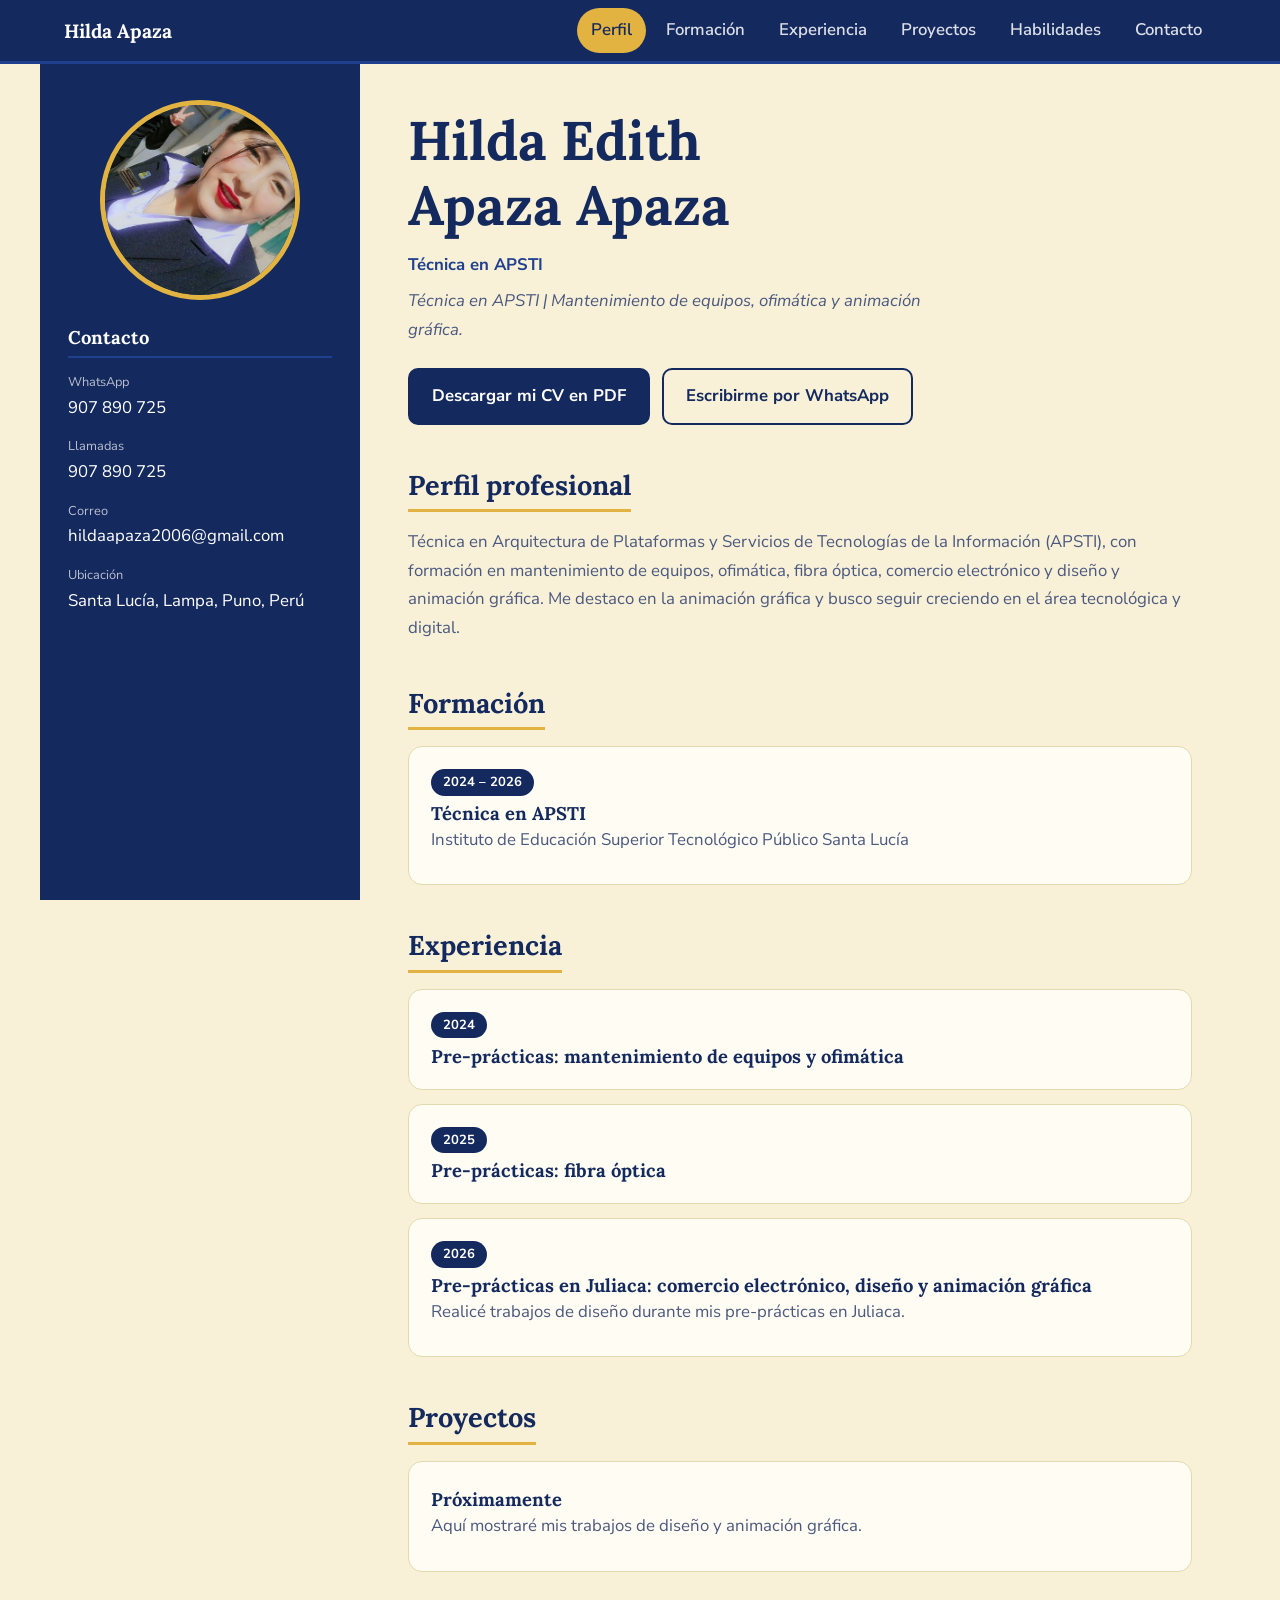
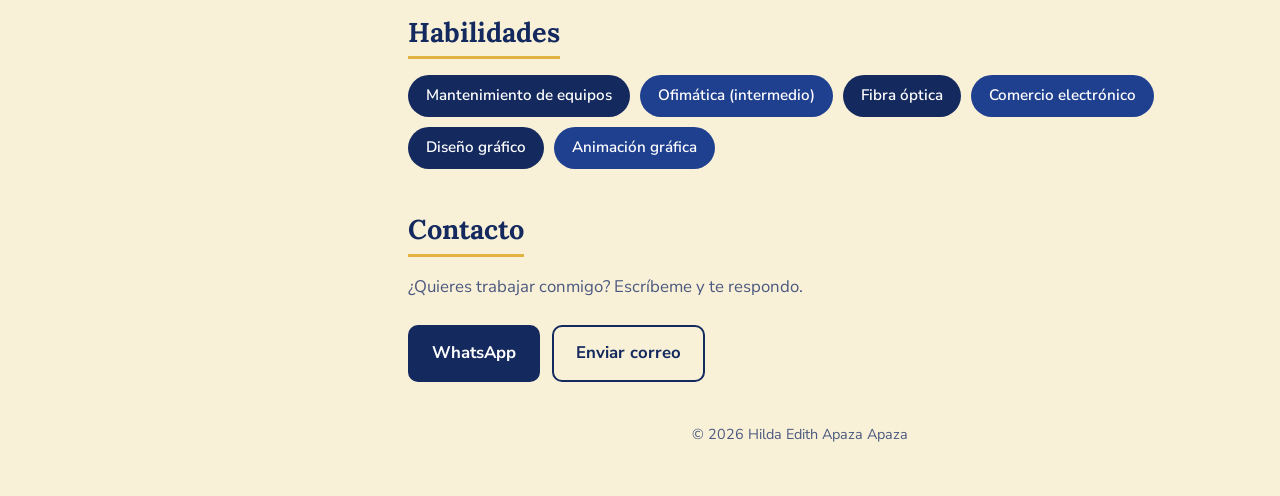
==== index (1).html @ b6558896 "Add files via upload" ====
<!DOCTYPE html>
<html lang="es">
<head>
<meta charset="utf-8">
<meta name="viewport" content="width=device-width, initial-scale=1">
<title>Hilda Edith Apaza Apaza – CV</title>
<meta name="description" content="Currículum de Hilda Edith Apaza Apaza, técnica en APSTI: mantenimiento de equipos, fibra óptica, comercio electrónico y animación gráfica.">
<link rel="preconnect" href="https://fonts.googleapis.com">
<link rel="preconnect" href="https://fonts.gstatic.com" crossorigin>
<link href="https://fonts.googleapis.com/css2?family=Lora:wght@500;700&family=Nunito+Sans:wght@400;600;700&display=swap" rel="stylesheet">
<style>
/* ===== Colores: cambia aquí para personalizar toda la página ===== */
:root{
  --navy:#14295E;
  --navy2:#1F3F8F;
  --cream:#F8F1D8;
  --card:#FFFDF3;
  --ink:#14295E;
  --muted:#4B587F;
  --line:#E3D9AE;
  --gold:#E3B341;
  --nav-h:64px;
}
*,*::before,*::after{box-sizing:border-box}
html{scroll-behavior:smooth;scroll-padding-top:calc(var(--nav-h) + 16px)}
body{margin:0;background:var(--cream);color:var(--ink);font:400 1.05rem/1.7 "Nunito Sans",system-ui,sans-serif}
h1,h2,h3{font-family:Lora,Georgia,serif;margin:0;line-height:1.2}
a{color:inherit}
:focus-visible{outline:3px solid var(--gold);outline-offset:3px}

/* ===== Menú superior ===== */
.nav{position:sticky;top:0;z-index:10;height:var(--nav-h);background:var(--navy);color:#fff;border-bottom:3px solid var(--navy2)}
.nav .in{max-width:1200px;height:100%;margin:0 auto;padding:0 24px;display:flex;align-items:center;justify-content:space-between;gap:20px}
.marca{font:700 1.2rem Lora,serif;text-decoration:none;white-space:nowrap}
.nav ul{list-style:none;margin:0;padding:0;display:flex;gap:6px;overflow-x:auto}
.nav li a{display:block;text-decoration:none;padding:8px 14px;border-radius:999px;font-weight:600;white-space:nowrap;opacity:.85}
.nav li a:hover{opacity:1;background:rgba(255,255,255,.1)}
.nav li a.activo{opacity:1;background:var(--gold);color:var(--navy)}

/* ===== Estructura ===== */
.page{max-width:1200px;margin:0 auto;display:grid;grid-template-columns:320px 1fr}
.side{
  background:var(--navy);color:#fff;padding:36px 28px;
  position:sticky;top:var(--nav-h);height:calc(100vh - var(--nav-h));overflow-y:auto;
}
.avatar{position:relative;display:grid;place-items:center;width:200px;height:200px;margin:0 auto 26px;border-radius:50%;overflow:hidden;border:5px solid var(--gold);background:var(--navy2);font:700 3.6rem Lora,serif;color:var(--gold)}
.avatar img{position:absolute;inset:0;width:100%;height:100%;object-fit:cover}
.side h2{font-size:1.15rem;padding-bottom:8px;margin-bottom:14px;border-bottom:2px solid var(--navy2)}
.side dl{margin:0;display:grid;gap:14px}
.side dt{font-size:.8rem;opacity:.7}
.side dd{margin:0;overflow-wrap:anywhere}
.side a{text-decoration:none}
.side a:hover{text-decoration:underline}

.main{padding:44px 48px 20px}

/* ===== Portada ===== */
.hero h1{font-size:clamp(2.2rem,5vw,3.4rem);color:var(--navy)}
.rol{margin:12px 0 0;font-weight:700;color:var(--navy2)}
.lema{margin:8px 0 0;font-style:italic;color:var(--muted);max-width:52ch}
.botones{display:flex;flex-wrap:wrap;gap:12px;margin-top:24px}
.btn{display:inline-block;text-decoration:none;font-weight:700;padding:12px 22px;border-radius:10px;border:2px solid var(--navy)}
.btn.lleno{background:var(--navy);color:#fff}
.btn.vacio{background:transparent;color:var(--navy)}
.btn:hover{background:var(--navy2);border-color:var(--navy2);color:#fff}

/* ===== Secciones ===== */
section.bloque{margin-top:44px}
.bloque h2{font-size:1.7rem;margin-bottom:16px;padding-bottom:8px;border-bottom:3px solid var(--gold);display:inline-block}
.bloque p{margin:0 0 10px;color:var(--muted)}
.tarjeta{background:var(--card);border:1px solid var(--line);border-radius:14px;padding:20px 22px;margin-bottom:14px}
.tarjeta h3{font-size:1.15rem;margin:6px 0 2px}
.fecha{display:inline-block;background:var(--navy);color:#fff;font-weight:700;font-size:.82rem;padding:2px 12px;border-radius:999px}
.chips{list-style:none;margin:0;padding:0;display:flex;flex-wrap:wrap;gap:10px}
.chips li{background:var(--navy);color:#fff;padding:8px 18px;border-radius:999px;font-weight:600;font-size:.95rem}
.chips li:nth-child(even){background:var(--navy2)}
footer{text-align:center;color:var(--muted);font-size:.9rem;padding:40px 0 30px}

/* ===== Celular ===== */
@media (max-width:860px){
  .page{grid-template-columns:1fr}
  .side{position:static;height:auto}
  .main{padding:30px 20px 10px}
  .nav .in{padding:0 12px}
  .marca{display:none}
}
@media (prefers-reduced-motion:reduce){html{scroll-behavior:auto}}
@media print{.nav,.botones{display:none}.side{position:static;height:auto}}
</style>
</head>
<body>

<nav class="nav" aria-label="Menú principal"><div class="in">
  <a class="marca" href="#perfil">Hilda Apaza</a>
  <ul id="menu">
    <li><a href="#perfil">Perfil</a></li>
    <li><a href="#formacion">Formación</a></li>
    <li><a href="#experiencia">Experiencia</a></li>
    <li><a href="#proyectos">Proyectos</a></li>
    <li><a href="#habilidades">Habilidades</a></li>
    <li><a href="#contacto">Contacto</a></li>
  </ul>
</div></nav>

<div class="page">

  <aside class="side">
    <div class="avatar">HA<img src="foto.jpg" alt="Foto de Hilda Edith Apaza Apaza" onerror="this.remove()"></div>
    <h2>Contacto</h2>
    <dl>
      <div><dt>WhatsApp</dt><dd><a href="https://wa.me/51907890725" target="_blank" rel="noopener">907 890 725</a></dd></div>
      <div><dt>Llamadas</dt><dd><a href="tel:+51907890725">907 890 725</a></dd></div>
      <div><dt>Correo</dt><dd><a href="mailto:hildaapaza2006@gmail.com">hildaapaza2006@gmail.com</a></dd></div>
      <div><dt>Ubicación</dt><dd>Santa Lucía, Lampa, Puno, Perú</dd></div>
    </dl>
  </aside>

  <main class="main">

    <header class="hero" id="perfil">
      <h1>Hilda Edith<br>Apaza Apaza</h1>
      <p class="rol">Técnica en APSTI</p>
      <p class="lema">Técnica en APSTI | Mantenimiento de equipos, ofimática y animación gráfica.</p>
      <div class="botones">
        <a class="btn lleno" href="cv-hilda.pdf" download>Descargar mi CV en PDF</a>
        <a class="btn vacio" href="https://wa.me/51907890725" target="_blank" rel="noopener">Escribirme por WhatsApp</a>
      </div>

      <section class="bloque">
        <h2>Perfil profesional</h2>
        <p>Técnica en Arquitectura de Plataformas y Servicios de Tecnologías de la Información (APSTI), con formación en mantenimiento de equipos, ofimática, fibra óptica, comercio electrónico y diseño y animación gráfica. Me destaco en la animación gráfica y busco seguir creciendo en el área tecnológica y digital.</p>
      </section>
    </header>

    <section class="bloque" id="formacion">
      <h2>Formación</h2>
      <div class="tarjeta">
        <span class="fecha">2024 – 2026</span>
        <h3>Técnica en APSTI</h3>
        <p>Instituto de Educación Superior Tecnológico Público Santa Lucía</p>
      </div>
    </section>

    <section class="bloque" id="experiencia">
      <h2>Experiencia</h2>
      <div class="tarjeta"><span class="fecha">2024</span><h3>Pre-prácticas: mantenimiento de equipos y ofimática</h3></div>
      <div class="tarjeta"><span class="fecha">2025</span><h3>Pre-prácticas: fibra óptica</h3></div>
      <div class="tarjeta"><span class="fecha">2026</span><h3>Pre-prácticas en Juliaca: comercio electrónico, diseño y animación gráfica</h3><p>Realicé trabajos de diseño durante mis pre-prácticas en Juliaca.</p></div>
    </section>

    <section class="bloque" id="proyectos">
      <h2>Proyectos</h2>
      <div class="tarjeta">
        <h3>Próximamente</h3>
        <p>Aquí mostraré mis trabajos de diseño y animación gráfica.</p>
      </div>
    </section>

    <section class="bloque" id="habilidades">
      <h2>Habilidades</h2>
      <ul class="chips">
        <li>Mantenimiento de equipos</li>
        <li>Ofimática (intermedio)</li>
        <li>Fibra óptica</li>
        <li>Comercio electrónico</li>
        <li>Diseño gráfico</li>
        <li>Animación gráfica</li>
      </ul>
    </section>

    <section class="bloque" id="contacto">
      <h2>Contacto</h2>
      <p>¿Quieres trabajar conmigo? Escríbeme y te respondo.</p>
      <div class="botones">
        <a class="btn lleno" href="https://wa.me/51907890725" target="_blank" rel="noopener">WhatsApp</a>
        <a class="btn vacio" href="mailto:hildaapaza2006@gmail.com">Enviar correo</a>
      </div>
    </section>

    <footer>© <span id="anio"></span> Hilda Edith Apaza Apaza</footer>
  </main>
</div>

<script>
document.getElementById("anio").textContent = new Date().getFullYear();

// Resalta en el menú la sección que estás viendo
var enlaces = document.querySelectorAll("#menu a");
var secciones = ["perfil","formacion","experiencia","proyectos","habilidades","contacto"]
  .map(function(id){ return document.getElementById(id); });
function marcar(){
  var y = window.scrollY + 120, actual = secciones[0].id;
  secciones.forEach(function(s){ if (s.offsetTop <= y) actual = s.id; });
  if (window.innerHeight + window.scrollY >= document.body.scrollHeight - 4) actual = "contacto";
  enlaces.forEach(function(a){ a.classList.toggle("activo", a.getAttribute("href") === "#" + actual); });
}
window.addEventListener("scroll", marcar, {passive:true});
marcar();
</script>
</body>
</html>
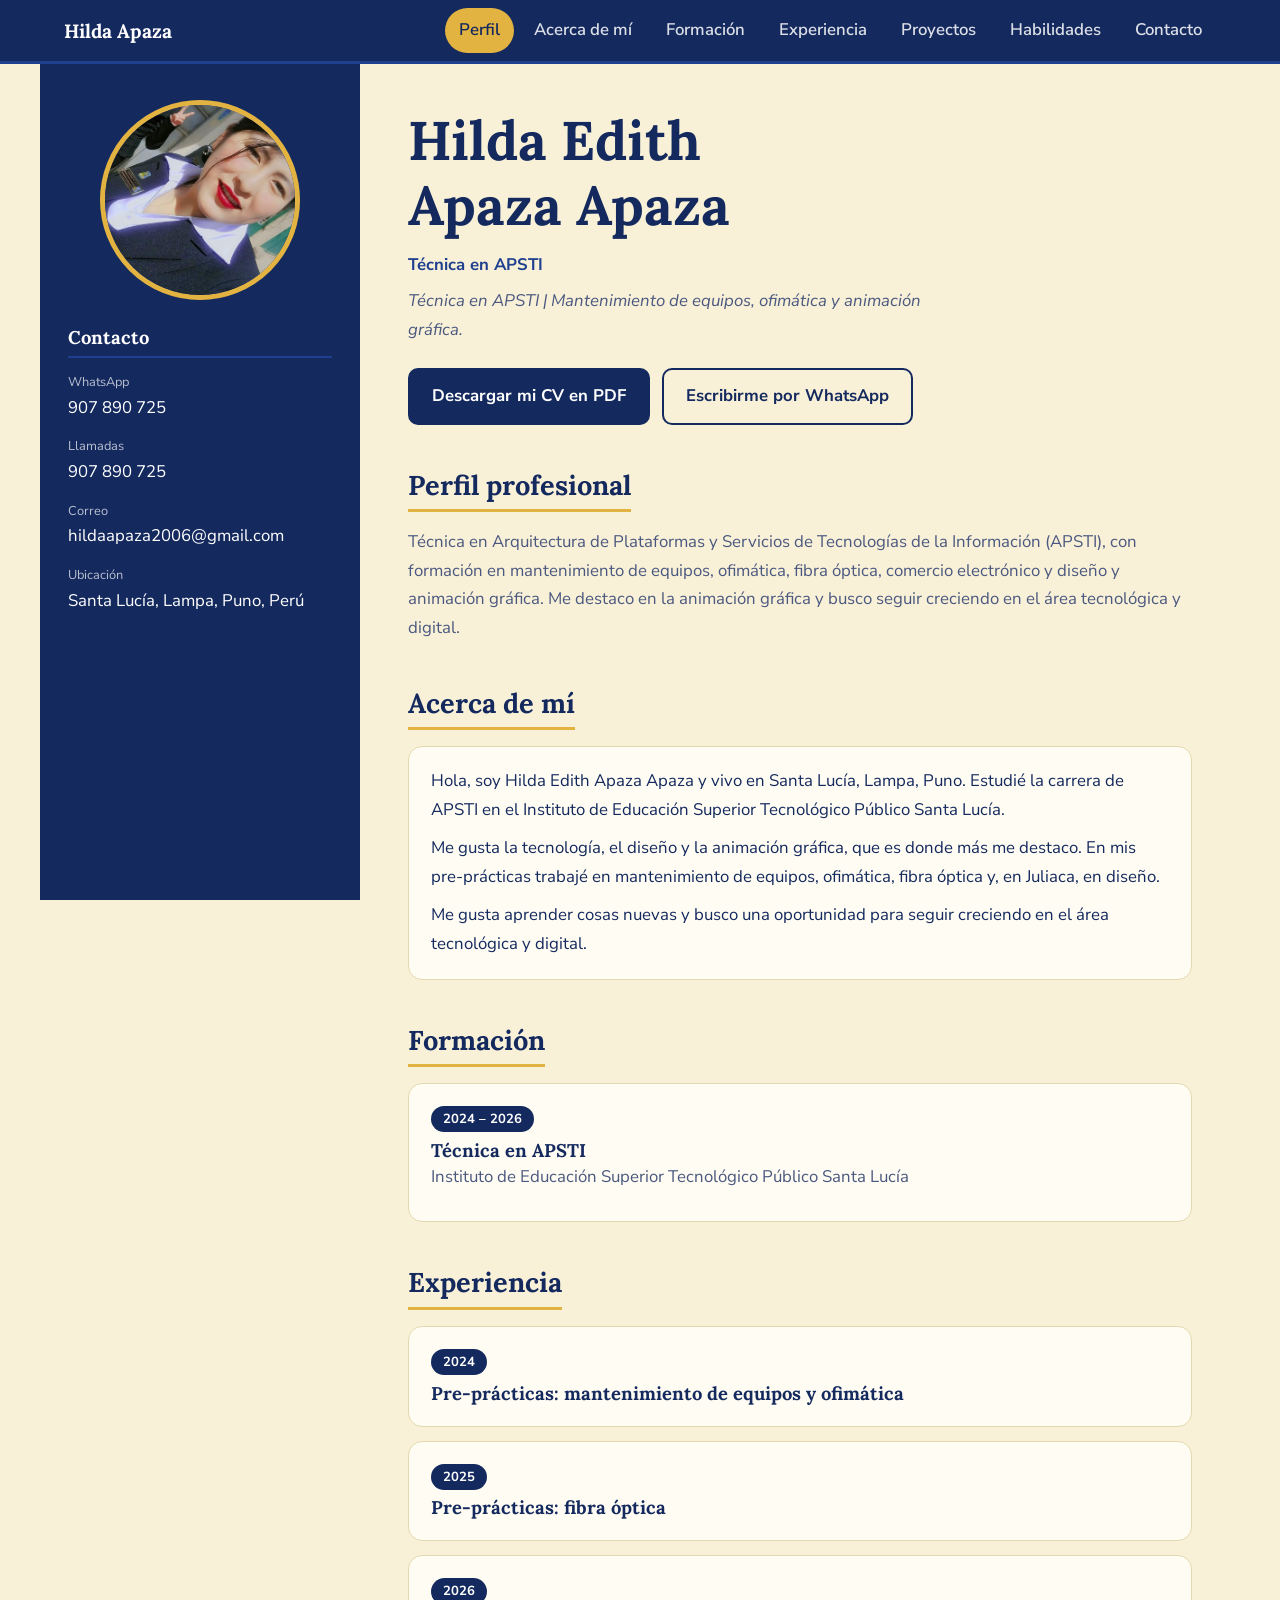
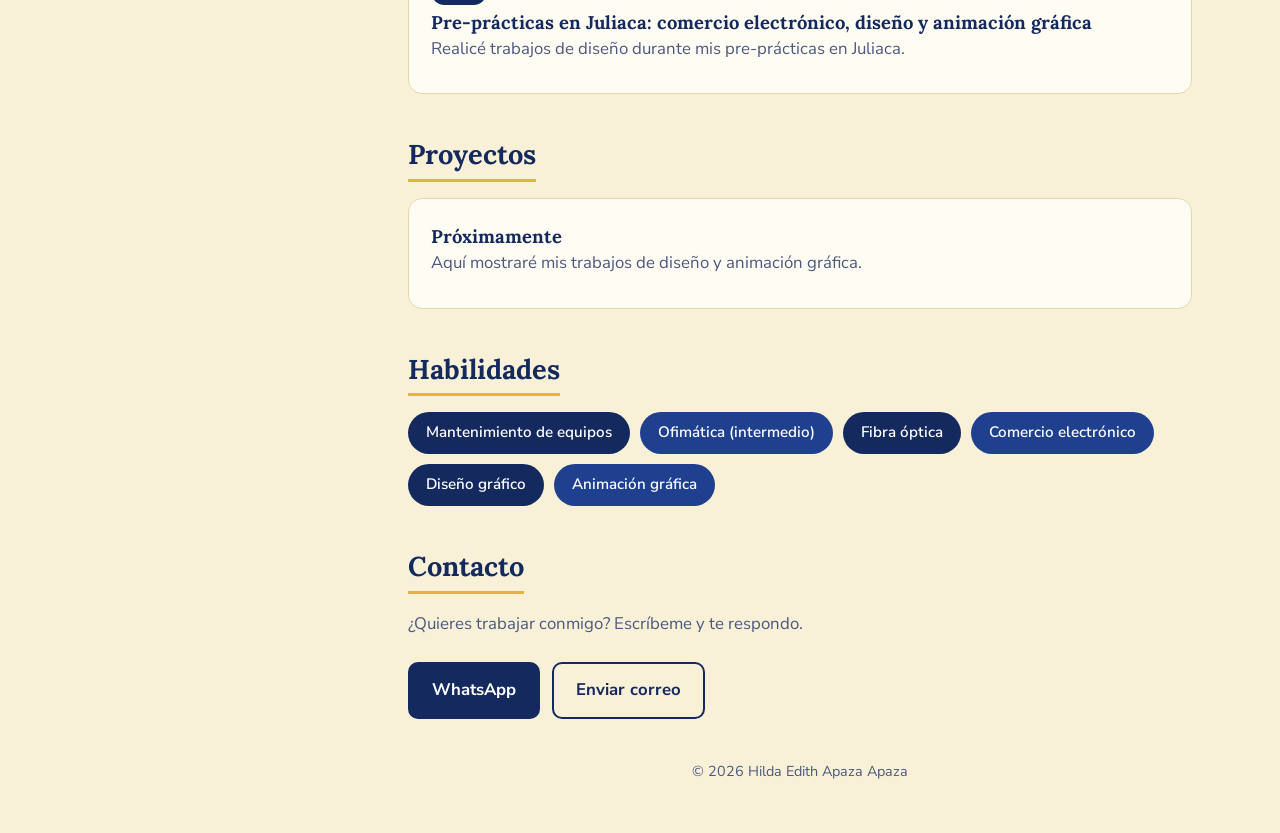
==== commit 37ecd89f: "Add files via upload" ====
--- a/index (1).html
+++ b/index (1).html
@@ -71,6 +71,8 @@
 .tarjeta{background:var(--card);border:1px solid var(--line);border-radius:14px;padding:20px 22px;margin-bottom:14px}
 .tarjeta h3{font-size:1.15rem;margin:6px 0 2px}
 .fecha{display:inline-block;background:var(--navy);color:#fff;font-weight:700;font-size:.82rem;padding:2px 12px;border-radius:999px}
+.acerca p{color:var(--ink)}
+.acerca p:last-child{margin-bottom:0}
 .chips{list-style:none;margin:0;padding:0;display:flex;flex-wrap:wrap;gap:10px}
 .chips li{background:var(--navy);color:#fff;padding:8px 18px;border-radius:999px;font-weight:600;font-size:.95rem}
 .chips li:nth-child(even){background:var(--navy2)}
@@ -94,6 +96,7 @@
   <a class="marca" href="#perfil">Hilda Apaza</a>
   <ul id="menu">
     <li><a href="#perfil">Perfil</a></li>
+    <li><a href="#acerca">Acerca de mí</a></li>
     <li><a href="#formacion">Formación</a></li>
     <li><a href="#experiencia">Experiencia</a></li>
     <li><a href="#proyectos">Proyectos</a></li>
@@ -132,6 +135,15 @@
       </section>
     </header>
 
+    <section class="bloque" id="acerca">
+      <h2>Acerca de mí</h2>
+      <div class="tarjeta acerca">
+        <p>Hola, soy Hilda Edith Apaza Apaza y vivo en Santa Lucía, Lampa, Puno. Estudié la carrera de APSTI en el Instituto de Educación Superior Tecnológico Público Santa Lucía.</p>
+        <p>Me gusta la tecnología, el diseño y la animación gráfica, que es donde más me destaco. En mis pre-prácticas trabajé en mantenimiento de equipos, ofimática, fibra óptica y, en Juliaca, en diseño.</p>
+        <p>Me gusta aprender cosas nuevas y busco una oportunidad para seguir creciendo en el área tecnológica y digital.</p>
+      </div>
+    </section>
+
     <section class="bloque" id="formacion">
       <h2>Formación</h2>
       <div class="tarjeta">
@@ -186,7 +198,7 @@
 
 // Resalta en el menú la sección que estás viendo
 var enlaces = document.querySelectorAll("#menu a");
-var secciones = ["perfil","formacion","experiencia","proyectos","habilidades","contacto"]
+var secciones = ["perfil","acerca","formacion","experiencia","proyectos","habilidades","contacto"]
   .map(function(id){ return document.getElementById(id); });
 function marcar(){
   var y = window.scrollY + 120, actual = secciones[0].id;
